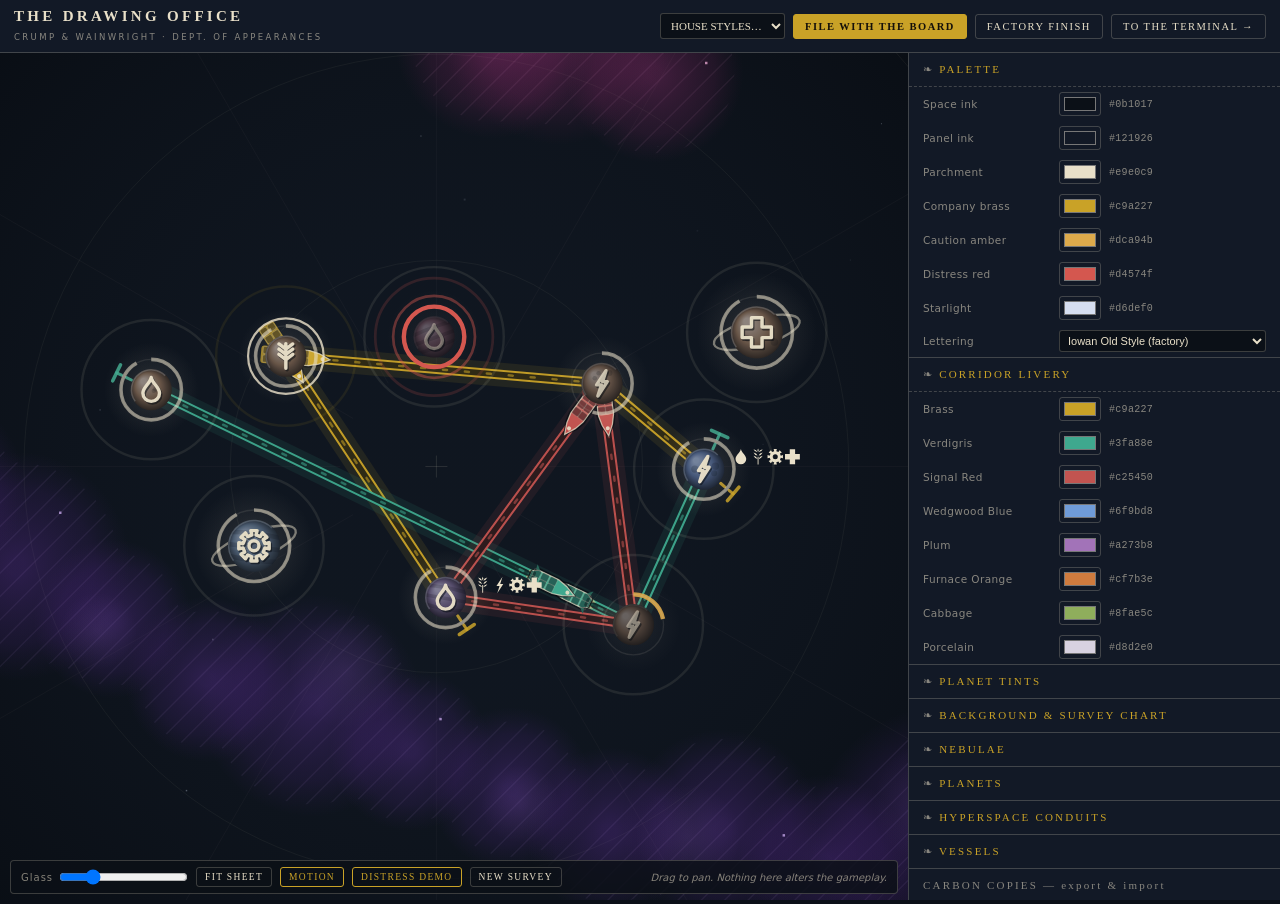
==== design.html @ 31777a27 "The Drawing Office: a standalone appearance studio A separate app (design.html) for comprehensively " ====
<!DOCTYPE html>
<html lang="en-GB">
<head>
<meta charset="utf-8">
<meta name="viewport" content="width=device-width, initial-scale=1">
<meta name="theme-color" content="#0b1017">
<title>The Drawing Office — Crump &amp; Wainwright</title>
<link rel="icon" href='data:image/svg+xml,<svg xmlns="http://www.w3.org/2000/svg" viewBox="0 0 64 64"><rect x="4" y="4" width="56" height="56" fill="%230b1017" stroke="%23c9a227" stroke-width="3"/><path d="M14 46 L32 18 L50 46" fill="none" stroke="%23e9e0c9" stroke-width="3"/><line x1="22" y1="36" x2="42" y2="36" stroke="%23e9e0c9" stroke-width="3"/></svg>'>
<link rel="stylesheet" href="css/design.css">
</head>
<body>

<header id="do-head">
  <div id="do-title">
    <b>THE DRAWING OFFICE</b>
    <span>CRUMP &amp; WAINWRIGHT · DEPT. OF APPEARANCES</span>
  </div>
  <div id="do-actions">
    <select id="do-preset" title="House styles from the pattern store"></select>
    <button id="do-save" class="do-btn primary" title="Persist to this browser — the game reads it on next load">FILE WITH THE BOARD</button>
    <button id="do-reset" class="do-btn" title="Discard everything and return to the factory finish">FACTORY FINISH</button>
    <a id="do-play" class="do-btn" href="index.html" title="Open the game with the current saved finish">TO THE TERMINAL →</a>
  </div>
</header>

<main id="do-main">
  <section id="do-preview">
    <canvas id="game"></canvas>
    <div id="do-preview-bar">
      <label>Glass <input type="range" id="do-zoom" min="0.4" max="3" step="0.05" value="1"></label>
      <button id="do-fit" class="do-btn small">FIT SHEET</button>
      <button id="do-motion" class="do-btn small active">MOTION</button>
      <button id="do-distress" class="do-btn small active">DISTRESS DEMO</button>
      <button id="do-resurvey" class="do-btn small">NEW SURVEY</button>
      <span id="do-note">Drag to pan. Nothing here alters the gameplay.</span>
    </div>
  </section>

  <aside id="do-panel">
    <div id="do-controls"></div>
    <details id="do-transfer">
      <summary>CARBON COPIES — export &amp; import</summary>
      <textarea id="do-json" spellcheck="false" placeholder="{ }"></textarea>
      <div class="do-row">
        <button id="do-export" class="do-btn small">WRITE OUT</button>
        <button id="do-copy" class="do-btn small">COPY</button>
        <button id="do-import" class="do-btn small">READ IN</button>
      </div>
      <div class="do-fineprint">A finish filed with the Board is kept in this browser only.
        To move it between machines, carry the carbon copy by hand, as nature intended.</div>
    </details>
  </aside>
</main>

<div id="do-toast"></div>

<script src="js/config.js"></script>
<script src="js/theme.js"></script>
<script src="js/copy.js"></script>
<script src="js/glyphs.js"></script>
<script src="js/sim.js"></script>
<script src="js/render.js"></script>
<script src="js/design.js"></script>
</body>
</html>
---- css/design.css ----
/* The Drawing Office — where the company's appearance is decided,
   argued over, and eventually signed off. Uses the same CSS variables
   the game does, so the office redecorates itself as you work. */

:root {
  --ink: #0b1017;
  --ink-raise: #121926;
  --parch: #e9e0c9;
  --parch-dim: rgba(233, 224, 201, 0.55);
  --parch-faint: rgba(233, 224, 201, 0.22);
  --brass: #c9a227;
  --red: #d4574f;
  --serif: "Iowan Old Style", "Palatino Linotype", Palatino, "Book Antiqua", Georgia, serif;
  --sans: ui-sans-serif, system-ui, "Helvetica Neue", Arial, sans-serif;
}

* { margin: 0; padding: 0; box-sizing: border-box; }

html, body {
  width: 100%;
  height: 100%;
  overflow: hidden;
  background: var(--ink);
  color: var(--parch);
  font-family: var(--sans);
}

/* ————— header ————— */
#do-head {
  display: flex;
  align-items: center;
  gap: 14px;
  padding: 8px 14px;
  border-bottom: 1px solid var(--parch-faint);
  background: var(--ink-raise);
}
#do-title b {
  font-family: var(--serif);
  font-size: 15px;
  letter-spacing: 0.22em;
  display: block;
}
#do-title span {
  font-size: 8.5px;
  letter-spacing: 0.28em;
  color: var(--parch-dim);
}
#do-actions {
  margin-left: auto;
  display: flex;
  gap: 8px;
  align-items: center;
}

.do-btn {
  font-family: var(--serif);
  font-size: 10.5px;
  letter-spacing: 0.14em;
  color: var(--parch);
  background: none;
  border: 1px solid var(--parch-faint);
  border-radius: 3px;
  padding: 6px 11px;
  cursor: pointer;
  text-decoration: none;
  white-space: nowrap;
}
.do-btn:hover { border-color: var(--parch-dim); }
.do-btn.primary {
  background: var(--brass);
  border-color: var(--brass);
  color: #14100a;
  font-weight: bold;
}
.do-btn.small { font-size: 9.5px; padding: 4px 8px; }
.do-btn.active { border-color: var(--brass); color: var(--brass); }

#do-preset {
  background: var(--ink);
  color: var(--parch);
  border: 1px solid var(--parch-faint);
  border-radius: 3px;
  font-family: var(--serif);
  font-size: 11px;
  padding: 5px 6px;
}

/* ————— layout ————— */
#do-main {
  display: flex;
  height: calc(100% - 49px);
}

#do-preview {
  flex: 1;
  position: relative;
  min-width: 300px;
}
#game {
  position: absolute;
  inset: 0;
  width: 100%;
  height: 100%;
  cursor: grab;
}
#game:active { cursor: grabbing; }

#do-preview-bar {
  position: absolute;
  left: 10px;
  bottom: 10px;
  right: 10px;
  display: flex;
  gap: 8px;
  align-items: center;
  flex-wrap: wrap;
  font-size: 10px;
  color: var(--parch-dim);
  background: color-mix(in srgb, var(--ink) 82%, transparent);
  border: 1px solid var(--parch-faint);
  border-radius: 4px;
  padding: 6px 10px;
}
#do-preview-bar label { display: flex; align-items: center; gap: 6px; letter-spacing: 0.1em; }
#do-note { margin-left: auto; font-style: italic; }

/* ————— control panel ————— */
#do-panel {
  width: 372px;
  overflow-y: auto;
  border-left: 1px solid var(--parch-faint);
  background: var(--ink-raise);
  padding-bottom: 30px;
}

.do-group { border-bottom: 1px solid var(--parch-faint); }
.do-group > summary {
  font-family: var(--serif);
  font-size: 11px;
  letter-spacing: 0.2em;
  color: var(--brass);
  padding: 10px 14px;
  cursor: pointer;
  list-style: none;
  user-select: none;
}
.do-group > summary::before { content: '❧ '; color: var(--parch-dim); }
.do-group[open] > summary { border-bottom: 1px dashed var(--parch-faint); }

.do-item {
  display: flex;
  align-items: center;
  gap: 8px;
  padding: 5px 14px;
}
.do-item label {
  flex: 0 0 128px;
  font-size: 10.5px;
  color: var(--parch-dim);
  letter-spacing: 0.04em;
}
.do-item input[type="range"] { flex: 1; accent-color: var(--brass); min-width: 60px; }
.do-item input[type="color"] {
  width: 42px;
  height: 24px;
  border: 1px solid var(--parch-faint);
  border-radius: 3px;
  background: none;
  padding: 0 2px;
  cursor: pointer;
}
.do-item .do-val {
  flex: 0 0 46px;
  font-size: 10px;
  text-align: right;
  color: var(--parch);
  font-variant-numeric: tabular-nums;
}
.do-item .do-hex {
  font-size: 10px;
  color: var(--parch-dim);
  font-family: monospace;
  letter-spacing: 0.03em;
}
.do-item select {
  flex: 1;
  background: var(--ink);
  color: var(--parch);
  border: 1px solid var(--parch-faint);
  border-radius: 3px;
  font-size: 11px;
  padding: 3px 4px;
}

/* ————— transfer drawer ————— */
#do-transfer { border-bottom: 1px solid var(--parch-faint); }
#do-transfer > summary {
  font-family: var(--serif);
  font-size: 11px;
  letter-spacing: 0.2em;
  color: var(--parch-dim);
  padding: 10px 14px;
  cursor: pointer;
  list-style: none;
}
#do-json {
  display: block;
  width: calc(100% - 28px);
  margin: 4px 14px;
  height: 110px;
  background: var(--ink);
  color: var(--parch);
  border: 1px solid var(--parch-faint);
  border-radius: 3px;
  font-family: monospace;
  font-size: 10.5px;
  padding: 7px;
  resize: vertical;
}
.do-row { display: flex; gap: 8px; padding: 4px 14px 8px; }
.do-fineprint {
  font-size: 9.5px;
  font-style: italic;
  color: var(--parch-dim);
  padding: 0 14px 12px;
  line-height: 1.5;
}

/* ————— toast ————— */
#do-toast {
  position: fixed;
  left: 50%;
  bottom: 56px;
  transform: translateX(-50%) translateY(16px);
  background: var(--ink-raise);
  border: 1px solid var(--parch-faint);
  border-left: 3px solid var(--brass);
  color: var(--parch);
  font-family: var(--serif);
  font-size: 12px;
  padding: 8px 16px;
  border-radius: 3px;
  opacity: 0;
  pointer-events: none;
  transition: opacity 0.25s ease, transform 0.25s ease;
  z-index: 50;
}
#do-toast.show { opacity: 1; transform: translateX(-50%) translateY(0); }

/* ————— small screens ————— */
@media (max-width: 760px) {
  #do-main { flex-direction: column; }
  #do-preview { min-height: 44%; }
  #do-panel { width: 100%; flex: 1; border-left: none; border-top: 1px solid var(--parch-faint); }
  #do-note { display: none; }
}
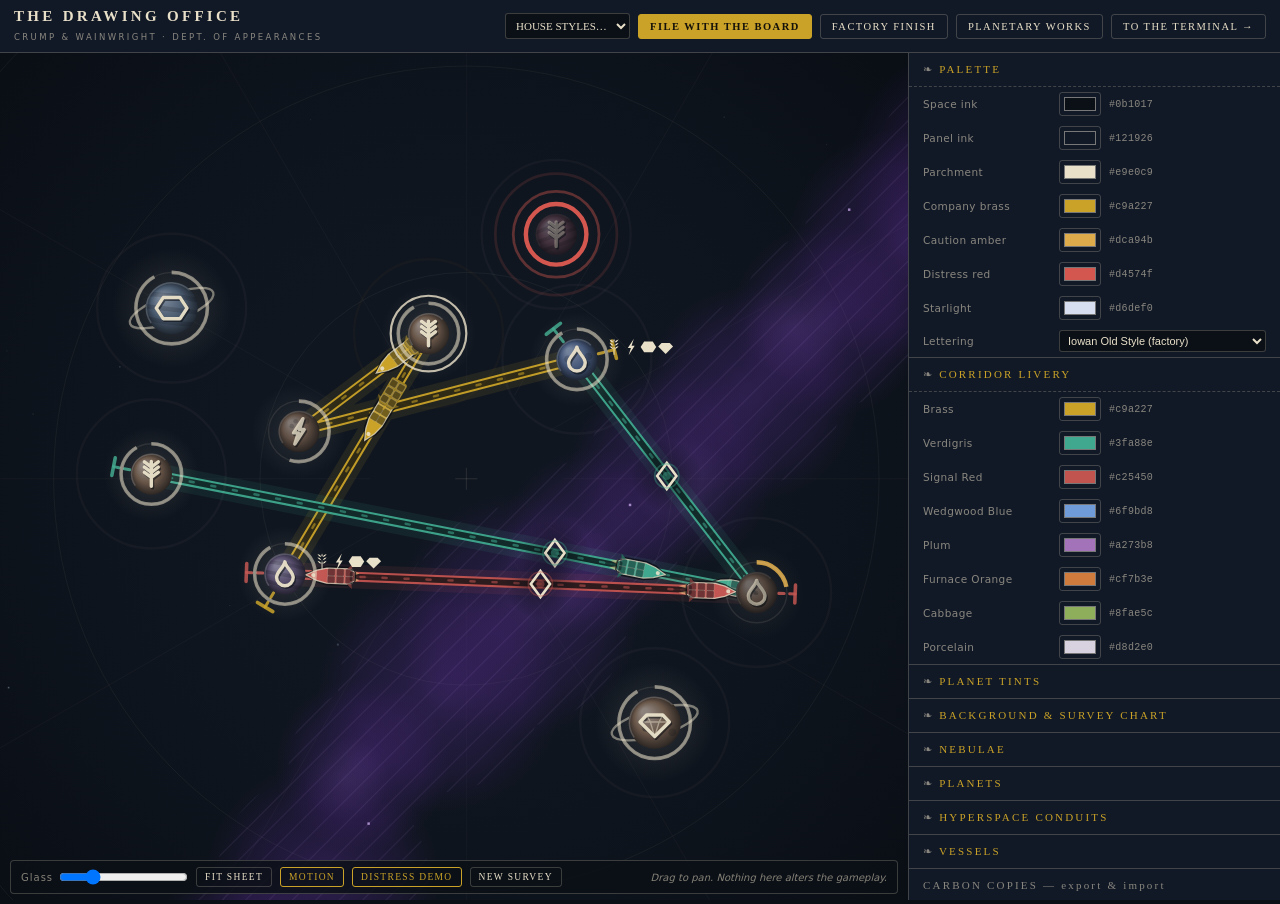
==== commit c70b3912: "The Planetary Works: a procedural planet generator app A standalone companion app (planets.html) in " ====
--- a/design.html
+++ b/design.html
@@ -19,6 +19,7 @@
     <select id="do-preset" title="House styles from the pattern store"></select>
     <button id="do-save" class="do-btn primary" title="Persist to this browser — the game reads it on next load">FILE WITH THE BOARD</button>
     <button id="do-reset" class="do-btn" title="Discard everything and return to the factory finish">FACTORY FINISH</button>
+    <a class="do-btn" href="planets.html" title="The procedural world foundry">PLANETARY WORKS</a>
     <a id="do-play" class="do-btn" href="index.html" title="Open the game with the current saved finish">TO THE TERMINAL →</a>
   </div>
 </header>
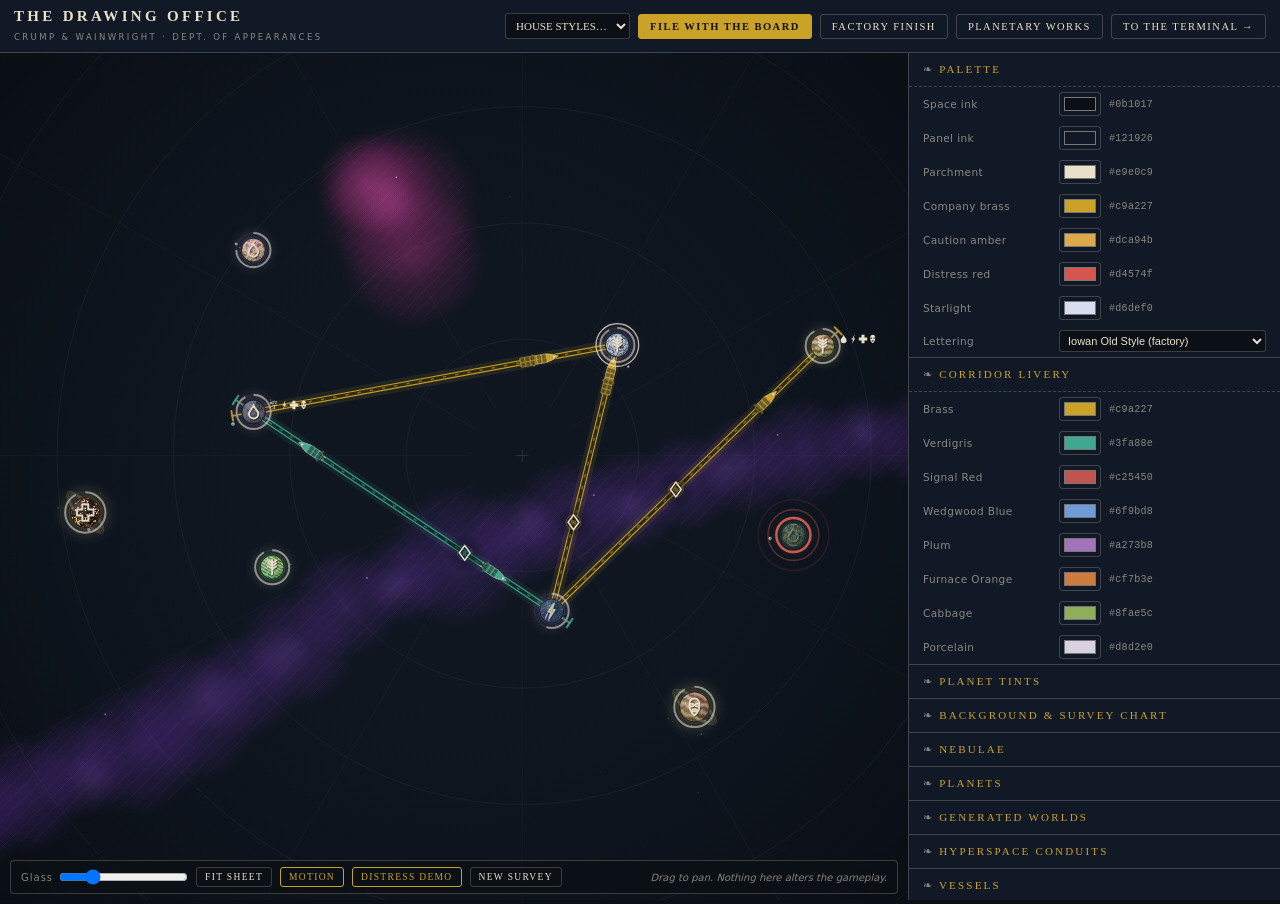
==== commit b6162328: "The frontier is supplied by the Planetary Works: generated colony worlds Every colony in the game is" ====
--- a/design.html
+++ b/design.html
@@ -59,6 +59,7 @@
 <script src="js/theme.js"></script>
 <script src="js/copy.js"></script>
 <script src="js/glyphs.js"></script>
+<script src="js/planetgen.js"></script>
 <script src="js/sim.js"></script>
 <script src="js/render.js"></script>
 <script src="js/design.js"></script>
